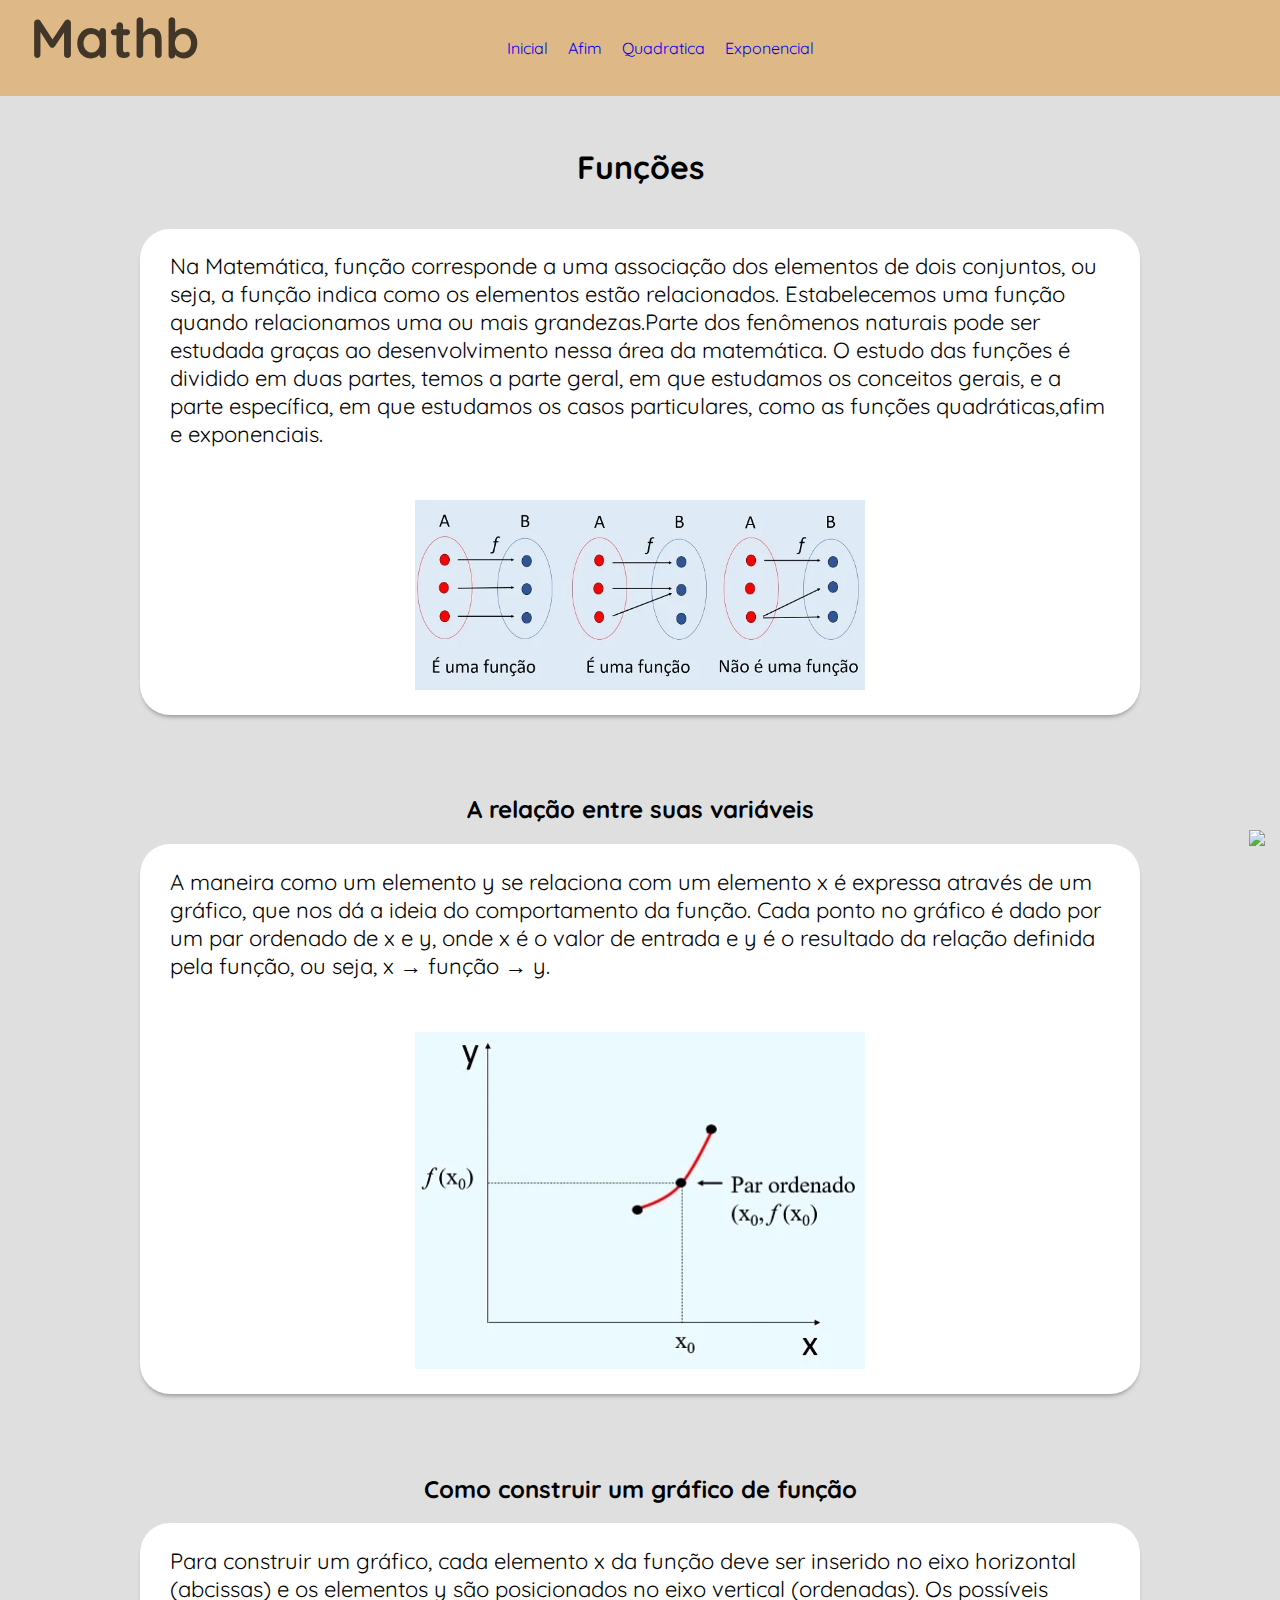
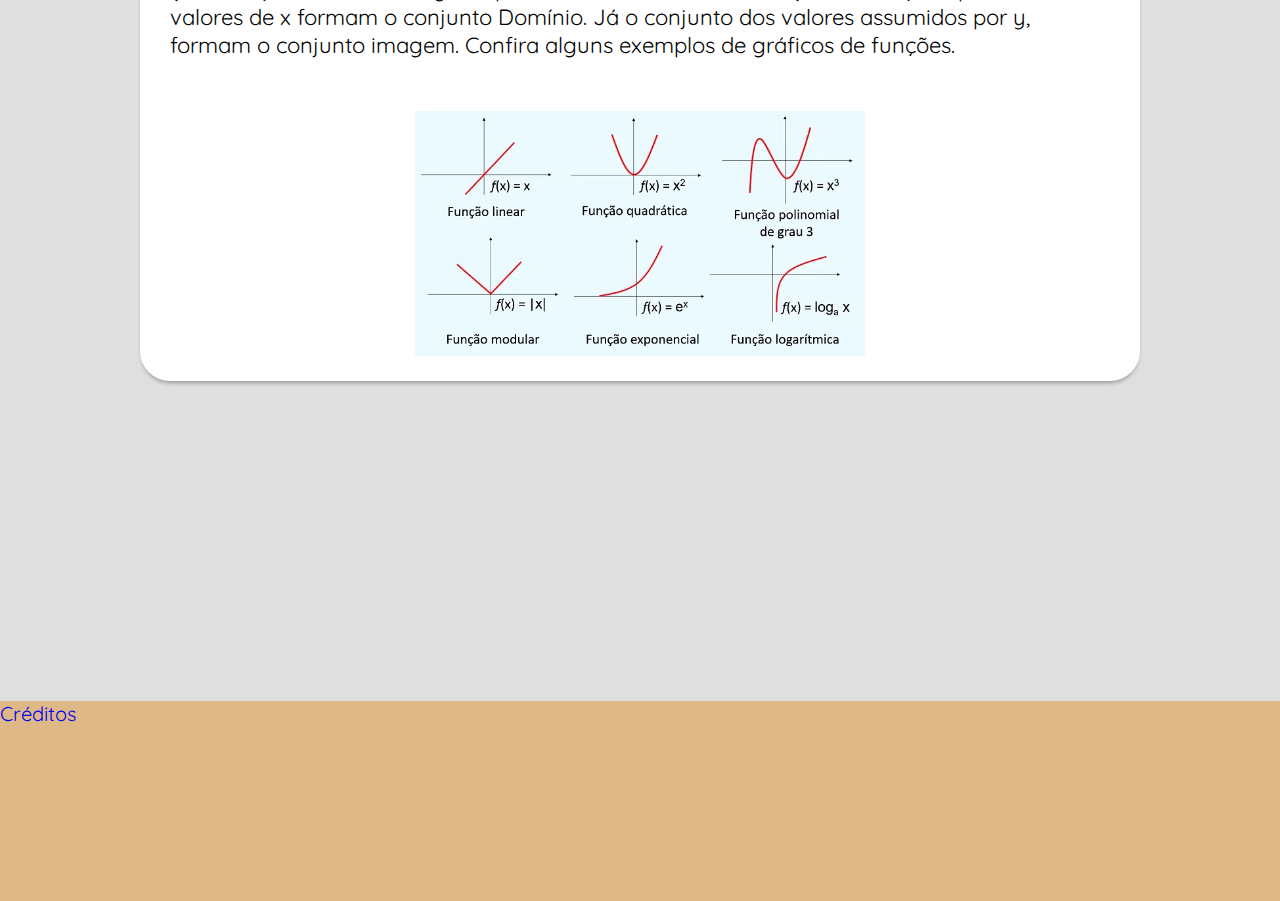
==== index.html @ 50bbc1d2 "Update index.html" ====
<!DOCTYPE html>
<html lang="pt-br">
<head>
    <meta charset="UTF-8">
    <meta http-equiv="X-UA-Compatible" content="IE=edge">
    <meta name="viewport" content="width=device-width, initial-scale=1.0">
    <title>Funções</title>
    <link rel="stylesheet" href="estilos.css">
    <link rel="preconnect" href="https://fonts.googleapis.com">
    <link rel="preconnect" href="https://fonts.gstatic.com" crossorigin>
    <link href="https://fonts.googleapis.com/css2?family=Quicksand:wght@300&display=swap" rel="stylesheet">
    <link rel="preconnect" href="https://fonts.googleapis.com">
    <link rel="preconnect" href="https://fonts.gstatic.com" crossorigin>
    <link href="https://fonts.googleapis.com/css2?family=Ultra&display=swap" rel="stylesheet">
    <link rel="shortcut icon" href="imagens/icons8-coordenar-sistema-50.png">
</head>
<body>
    <header class="cabecalho"><h1 id="titulo_do_cabecalho">Mathb</h1>
        <nav>
         <ul>
            <li><a href="index.html">Inicial</a></li>
            <li><a href="afim.html">Afim</a></li>
            <li><a href="quadratica.html">Quadratica</a></li>
            <li><a href="exponencial.html">Exponencial</a></li>
            
         </ul>
        </nav> 
    </header>
    <main id="main">
    
        <h1 id="ptitulo">Funções</h1>
        <section class="blocos">
            <p class="paragrafo_block">
            Na Matemática, função corresponde a uma associação dos elementos de dois conjuntos, ou seja, a função indica como os elementos estão relacionados.
            Estabelecemos uma função quando relacionamos uma ou mais grandezas.Parte dos fenômenos naturais pode ser estudada graças ao desenvolvimento nessa
            área da matemática. O estudo das funções é dividido em duas partes, temos a parte geral, em que estudamos os conceitos gerais, e a parte específica,
            em que estudamos os casos particulares, como as funções quadráticas,afim e exponenciais.
            </p>

            <img class="imgs" src="imagens/definicoes_de_funcao.webp">
        </section>


        <h2 class="titulos_secundarios">A relação entre suas variáveis</h2>

        <section class="blocos">
            <p class="paragrafo_block">A maneira como um elemento y se relaciona com um elemento x é expressa através de um gráfico,
                que nos dá a ideia do comportamento da função. Cada ponto no gráfico é dado por um par ordenado de x e y,
                onde x é o valor de entrada e y é o resultado da relação definida pela função, ou seja, x → função → y.
            </p>
            <img src="imagens/grafico.webp" class="imgs">
        </section>


        <h2 class="titulos_secundarios">Como construir um gráfico de função</h2>
        <section class="blocos">
            
            <p class="paragrafo_block">Para construir um gráfico, cada elemento x da função deve ser inserido no eixo horizontal (abcissas) e os 
                elementos y são posicionados no eixo vertical (ordenadas).
                Os possíveis valores de x formam o conjunto Domínio. Já o conjunto dos valores assumidos por y, formam o conjunto imagem.
                Confira alguns exemplos de gráficos de funções.
            </p>

            <img class="imgs" src="imagens/construir_o_grafico_de_uma_funcao">
        </section>

        </main>
        <a href="index.html"><img src="imagens/icons8-acima-64.png" class="voltar"></a>
        <footer id="rodape"><dl><a href="creditos.html" class="rodape_content">Créditos</a></dl></footer>
</body>
</html>
---- estilos.css ----
html {
    background-color: rgb(224, 223, 223);
    height: 100%;
    font-family: 'Quicksand', sans-serif;
}

html, body {
    padding: 0%;
    margin: 0%;
    overflow-x: hidden;
}

.cabecalho {
    height: 100px;
    background-color: burlywood;
    position: relative;
    bottom: 20px;
    width: 100%;
}

#titulo_do_cabecalho {
    position: absolute;
    left: 30px;
    top: -30px;
    font-size: 55px;
    color: black;
    opacity: 0.7;
}

#content_cont {
    position: relative;
    right: -1800px;
    top: 33px;
    font-size: 20px;
    text-decoration: none;
    position: relative;
}

#content_cont:hover {
    color: rgb(152, 219, 221);
    cursor: default;
}

.blocos {
    background-color: white;
    border-radius: 30px;
    padding-bottom: 25px;
    padding-top: 1.5px;
    width: 1000px;
    box-shadow: 0 4px 4px -2px #989898;
    -moz-box-shadow: 0 4px 4px -2px #989898;
    -webkit-box-shadow: 0 4px 4px -2px #989898;
    margin-left: auto;
    margin-right: auto;
}

.blocos img {
    display: block;
    margin-left: auto;
    margin-right: auto;
}


#ptitulo {
    text-align: center;
    position: relative;
    top: -20px;
    padding-top: 30px;
}

.paragrafo_block {
    font-size: 22px;
    padding-left: 30px;
    padding-right: 30px;
}

.paragrafo {
    position: relative;
    margin-left: 220px;
    margin-right: 220px;
    padding-bottom: 70px;
    font-size: 22px;
}

.imgs {
    width: 450px;
    padding-top: 30px;
}

.titulos_secundarios {
    padding-top: 60px;
    text-align: center;
}

#paragrafo {
    font-size: 22px;
    padding-left: 30px;
    padding-right: 30px;
}


#rodape {
    background-color: burlywood;
    width: 100%;
    height: 200px;
    margin-top: 25%;
}

.rodape_content {
    text-decoration: none;
    font-size: 20px;
}


@media screen and (max-width: 1024px) {
    #titulo_do_cabecalho {
        font-size: 40px;
        top: -10px;
    }
    .blocos {
        width: 320px;
    }
    .imgs {
        width: 250px;
    }
    
    .paragrafo_block {
        font-size: 20px;
    }
    .paragrafo {
        margin-left: 30px;
        margin-right: 30px;
    }
    .titulos_secundarios {
        margin-left: 80px;
        margin-right: 80px;
    }

}

#mainc {
    text-align: center;
}

.main_websitel {
    position: relative;
    left: 1690px;
    top: 35px;
    text-decoration: none;
    font-size: 17px;
}

.main_websitel:hover {
    color: rgb(214, 93, 93);
}

.voltar{
    position: fixed;
    right: 15px;
    bottom: 20px;
    height: 50px;
}
.voltar:hover{
    opacity: 0.5;
}
ul{
    display:flex;
    justify-content: center;
    flex-direction: row;
    padding-top: 42px;
}
li{
    list-style-type: none;
    
}
li a{
    text-decoration: none;
    padding: 10px;
    
}
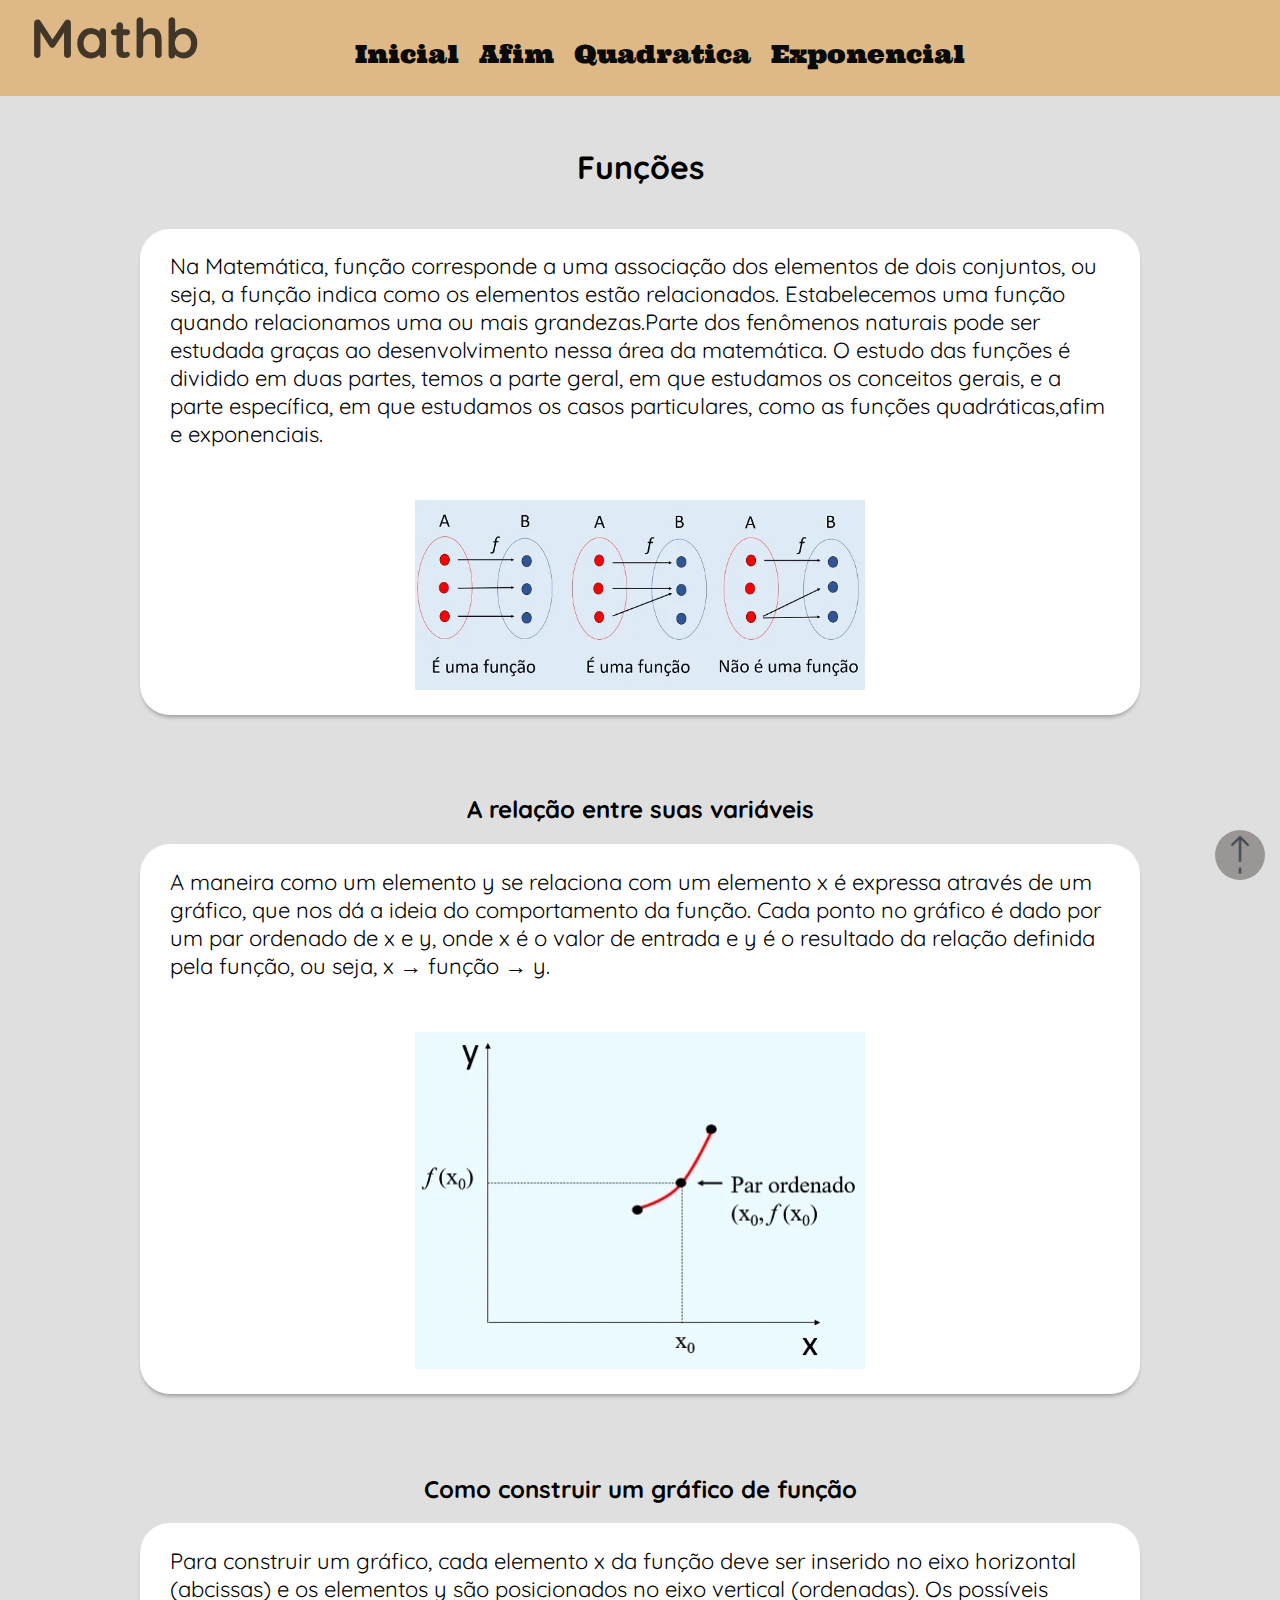
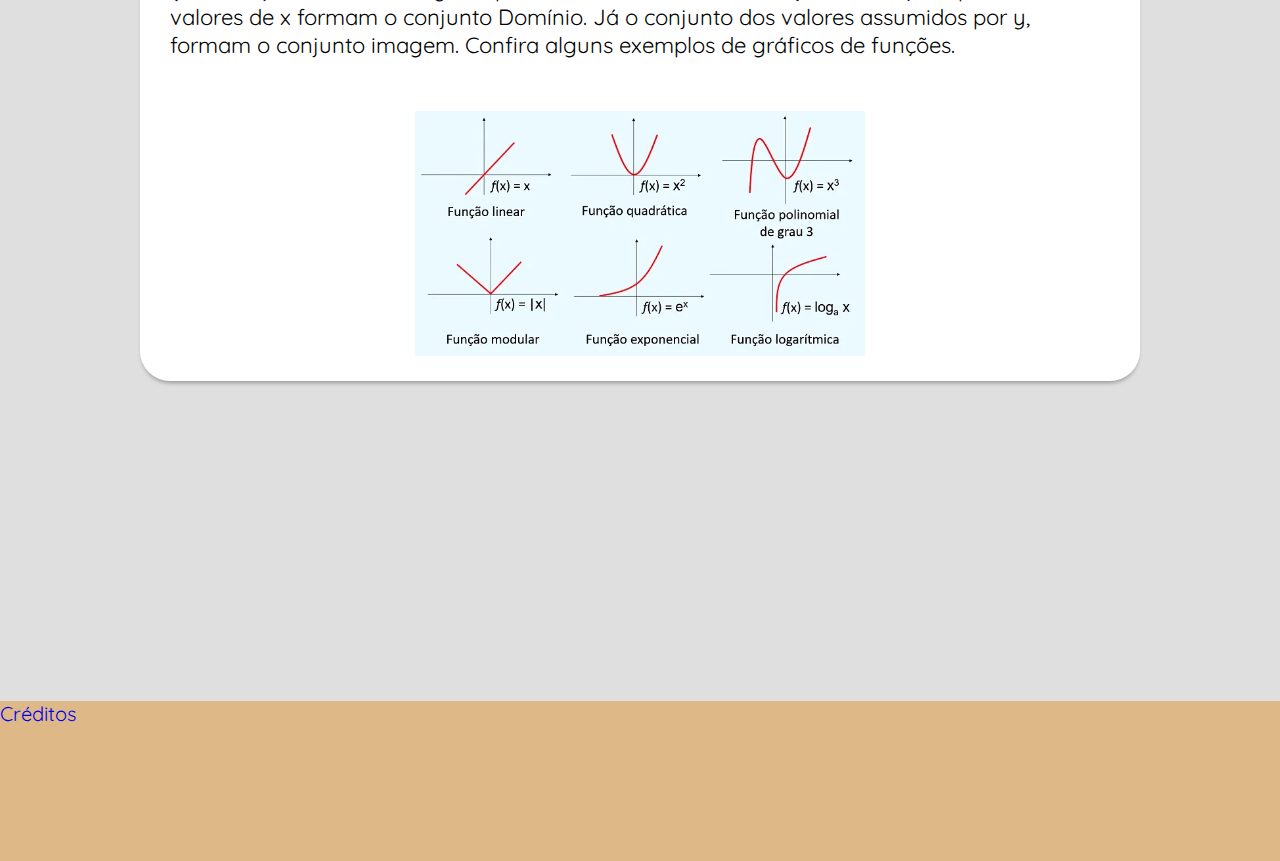
==== commit 0feb8e4f: "Update index.html" ====
--- a/index.html
+++ b/index.html
@@ -28,7 +28,7 @@
     </header>
     <main id="main">
     
-        <h1 id="ptitulo">Funções</h1>
+       <h1 id="ptitulo">Funções</h1>
         <section class="blocos">
             <p class="paragrafo_block">
             Na Matemática, função corresponde a uma associação dos elementos de dois conjuntos, ou seja, a função indica como os elementos estão relacionados.
--- a/estilos.css
+++ b/estilos.css
@@ -102,15 +102,16 @@
 #rodape {
     background-color: burlywood;
     width: 100%;
-    height: 200px;
+    height: 160px;
     margin-top: 25%;
 }
 
 .rodape_content {
     text-decoration: none;
     font-size: 20px;
+    font-family: 'Quicksand', sans-serif;
+   
 }
-
 
 @media screen and (max-width: 1024px) {
     #titulo_do_cabecalho {
@@ -159,6 +160,8 @@
     right: 15px;
     bottom: 20px;
     height: 50px;
+    background-color: rgb(154, 150, 150);
+    border-radius: 50%;
 }
 .voltar:hover{
     opacity: 0.5;
@@ -175,6 +178,13 @@
 }
 li a{
     text-decoration: none;
+    font-family: 'Ultra', serif;
+    color: rgb(10, 10, 10);
+    font-size: 25px;
     padding: 10px;
     
 }
+li a:hover{
+    opacity: 0.5;
+    color: rgb(209, 98, 98);
+}
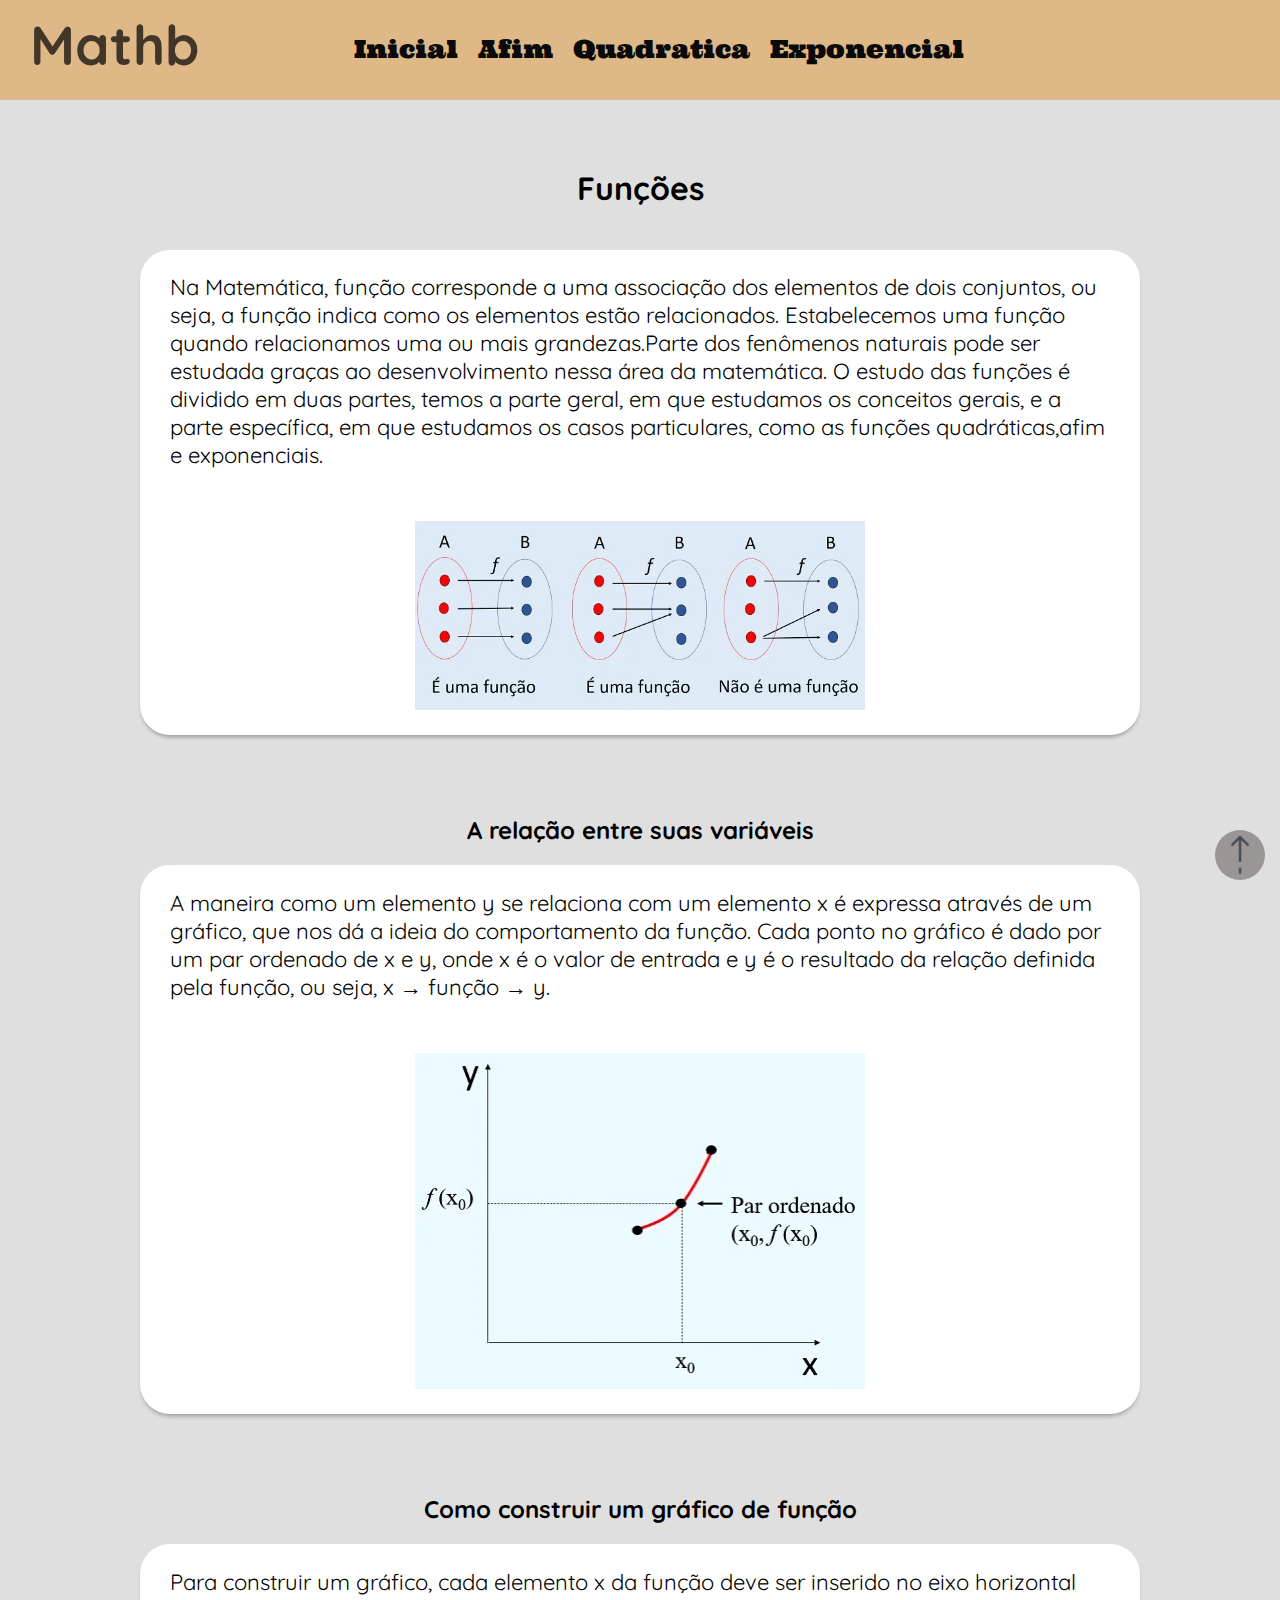
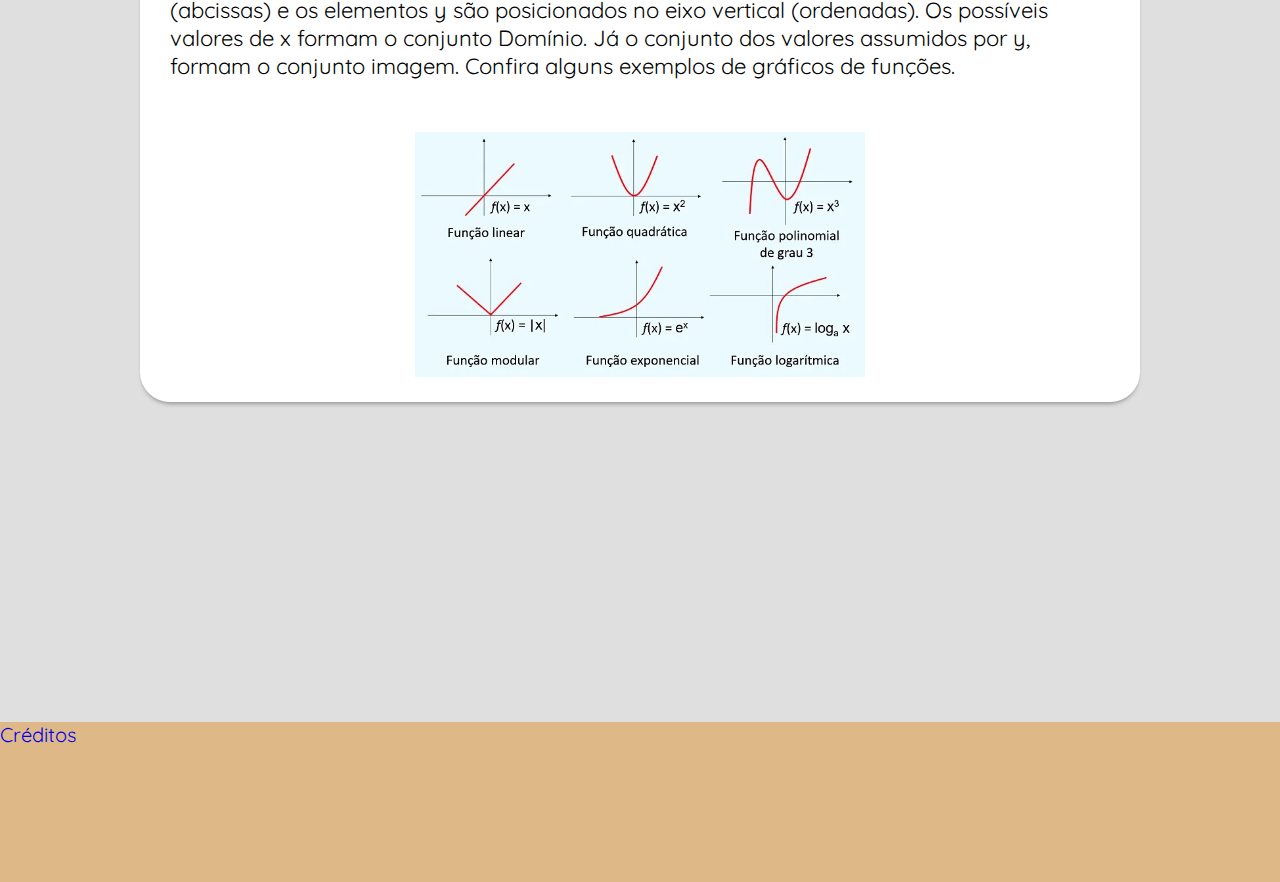
==== commit 068df46d: "ajustando_o_menu_no_mobile" ====
--- a/index.html
+++ b/index.html
@@ -16,7 +16,7 @@
 </head>
 <body>
     <header class="cabecalho"><h1 id="titulo_do_cabecalho">Mathb</h1>
-        <nav>
+        <nav class="conteudo_do_menu">
          <ul>
             <li><a href="index.html">Inicial</a></li>
             <li><a href="afim.html">Afim</a></li>
--- a/estilos.css
+++ b/estilos.css
@@ -14,14 +14,14 @@
     height: 100px;
     background-color: burlywood;
     position: relative;
-    bottom: 20px;
+    bottom: 37px;
     width: 100%;
 }
 
 #titulo_do_cabecalho {
-    position: absolute;
+    position: relative;
     left: 30px;
-    top: -30px;
+    top: 10px;
     font-size: 55px;
     color: black;
     opacity: 0.7;
@@ -113,32 +113,6 @@
    
 }
 
-@media screen and (max-width: 1024px) {
-    #titulo_do_cabecalho {
-        font-size: 40px;
-        top: -10px;
-    }
-    .blocos {
-        width: 320px;
-    }
-    .imgs {
-        width: 250px;
-    }
-    
-    .paragrafo_block {
-        font-size: 20px;
-    }
-    .paragrafo {
-        margin-left: 30px;
-        margin-right: 30px;
-    }
-    .titulos_secundarios {
-        margin-left: 80px;
-        margin-right: 80px;
-    }
-
-}
-
 #mainc {
     text-align: center;
 }
@@ -188,3 +162,50 @@
     opacity: 0.5;
     color: rgb(209, 98, 98);
 }
+
+
+.conteudo_do_menu {
+    width: 100px;
+    position: relative;
+    top: -115px;
+    left: 46%;
+}
+
+@media screen and (max-width: 1024px) {
+    #titulo_do_cabecalho {
+        font-size: 40px;
+        top: 0px;
+        left: 44%;
+    }
+    .cabecalho {
+        height: 100px;
+        background-color: burlywood;
+        position: relative;
+        bottom: 27px;
+        width: 100%;
+    }
+    .blocos {
+        width: 320px;
+    }
+    .imgs {
+        width: 250px;
+    }
+    
+    .paragrafo_block {
+        font-size: 20px;
+    }
+    .paragrafo {
+        margin-left: 30px;
+        margin-right: 30px;
+    }
+    .titulos_secundarios {
+        margin-left: 80px;
+        margin-right: 80px;
+    }
+    .conteudo_do_menu {
+        width: 100px;
+        position: relative;
+        top: -70px;
+        left: 42%;
+    }
+}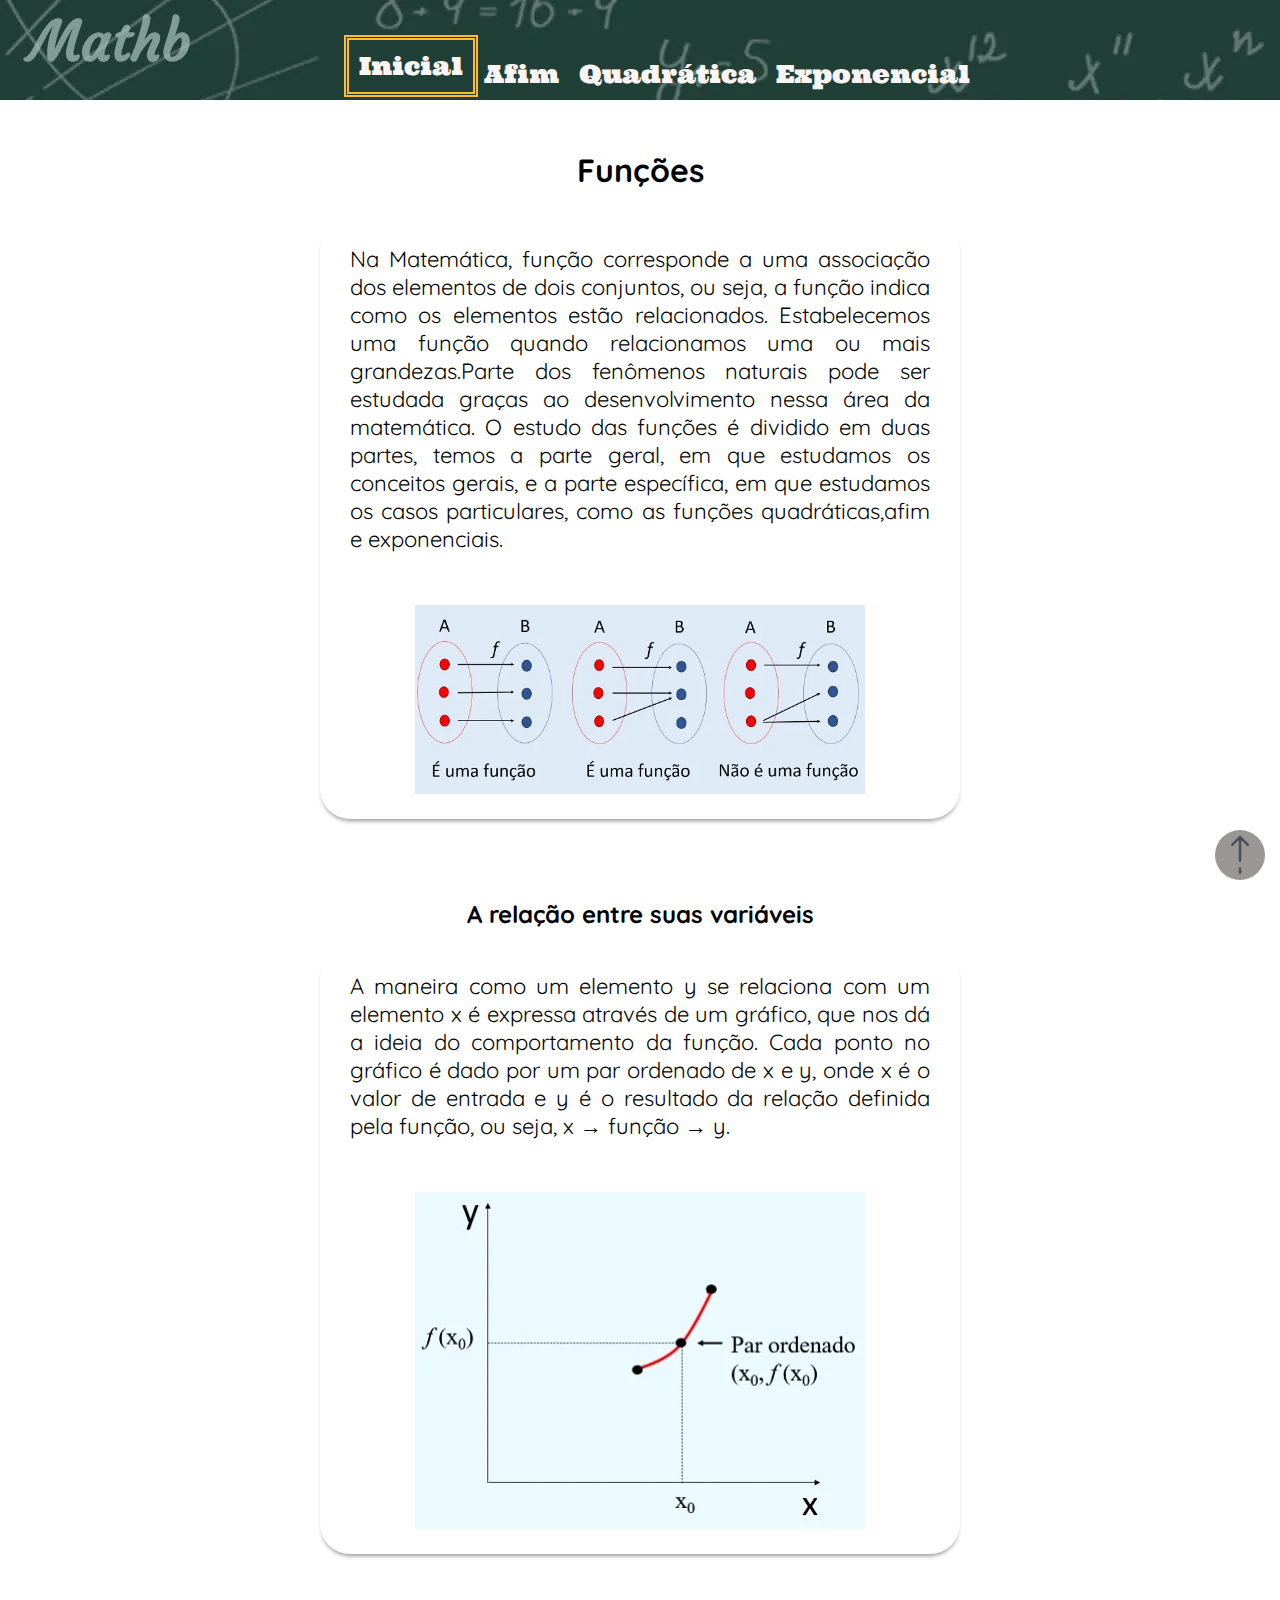
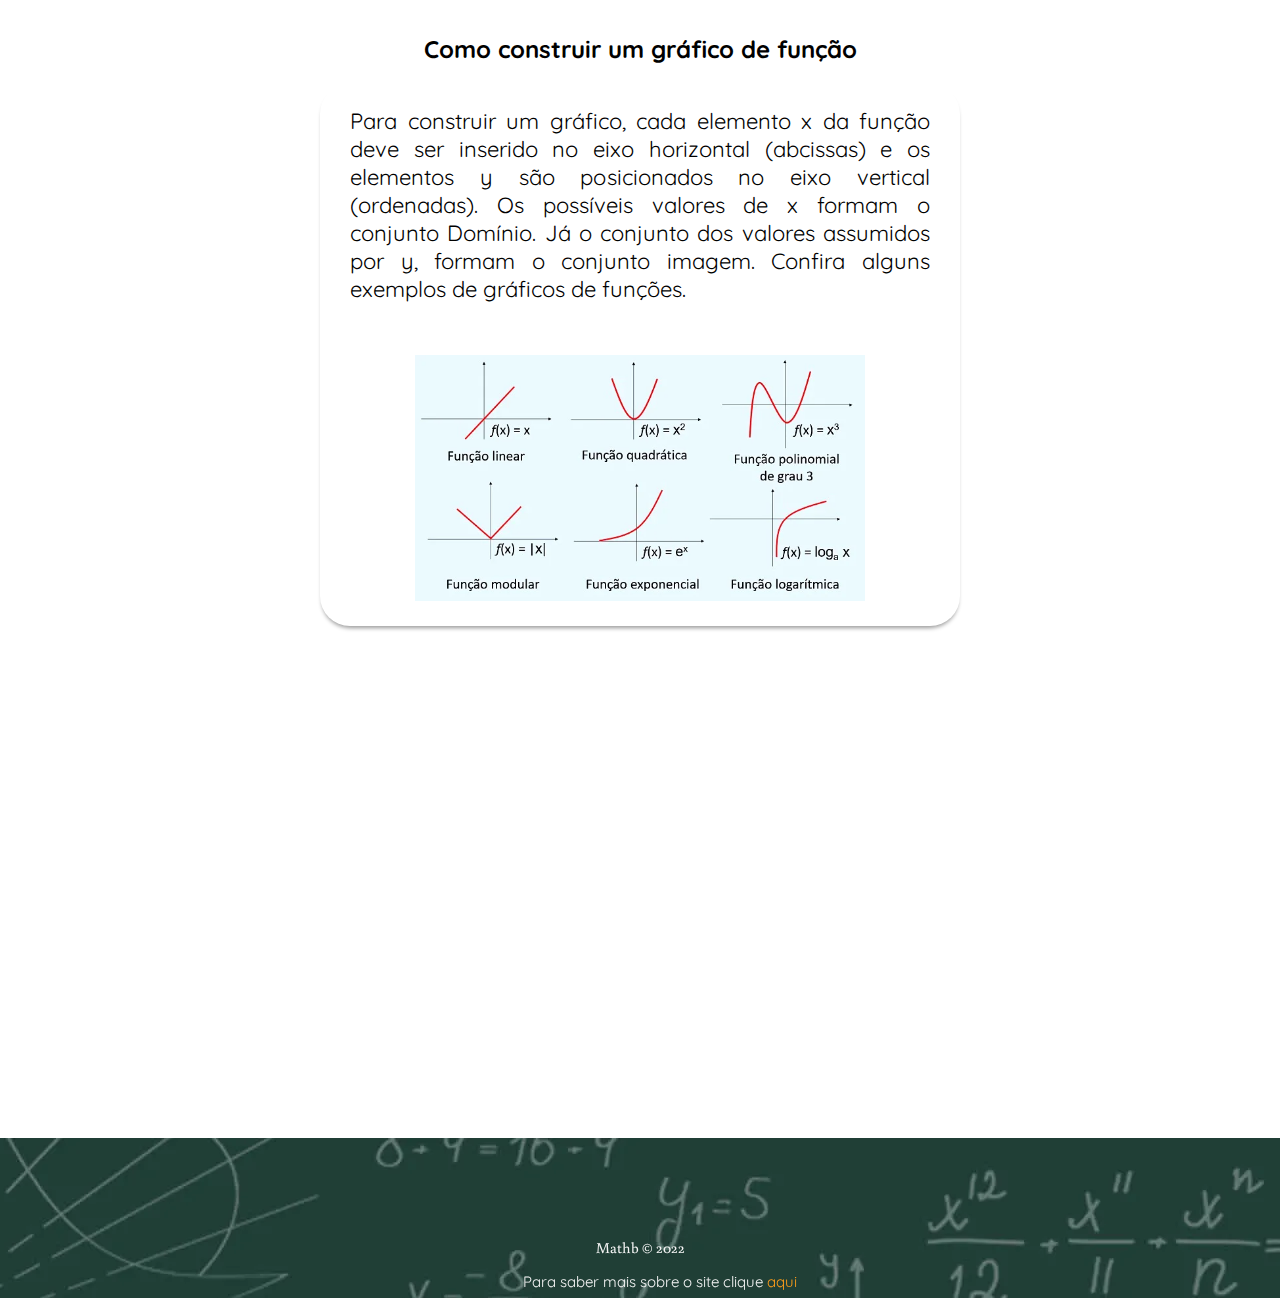
==== commit 95b39435: "Add files via upload" ====
--- a/index.html
+++ b/index.html
@@ -12,23 +12,28 @@
     <link rel="preconnect" href="https://fonts.googleapis.com">
     <link rel="preconnect" href="https://fonts.gstatic.com" crossorigin>
     <link href="https://fonts.googleapis.com/css2?family=Ultra&display=swap" rel="stylesheet">
-    <link rel="shortcut icon" href="imagens/icons8-coordenar-sistema-50.png">
+    <link rel="preconnect" href="https://fonts.googleapis.com">
+    <link rel="preconnect" href="https://fonts.gstatic.com" crossorigin>
+     <link href="https://fonts.googleapis.com/css2?family=Buenard&family=Ultra&display=swap" rel="stylesheet">
+     <link rel="preconnect" href="https://fonts.gstatic.com" crossorigin>
+     <link href="https://fonts.googleapis.com/css2?family=Courgette&family=Fjalla+One&display=swap" rel="stylesheet">
+     <link rel="shortcut icon" href="imagens/icons8-coordenar-sistema-50.png">
 </head>
 <body>
     <header class="cabecalho"><h1 id="titulo_do_cabecalho">Mathb</h1>
-        <nav class="conteudo_do_menu">
-         <ul>
-            <li><a href="index.html">Inicial</a></li>
+        <nav>
+        <ul>
+            <li><a href="index.html" id="principal">Inicial</a></li>
             <li><a href="afim.html">Afim</a></li>
-            <li><a href="quadratica.html">Quadratica</a></li>
+            <li><a href="quadratica.html" >Quadrática</a></li>
             <li><a href="exponencial.html">Exponencial</a></li>
             
-         </ul>
+        </ul>
         </nav> 
     </header>
     <main id="main">
     
-       <h1 id="ptitulo">Funções</h1>
+        <h1 id="ptitulo">Funções</h1>
         <section class="blocos">
             <p class="paragrafo_block">
             Na Matemática, função corresponde a uma associação dos elementos de dois conjuntos, ou seja, a função indica como os elementos estão relacionados.
@@ -66,6 +71,10 @@
 
         </main>
         <a href="index.html"><img src="imagens/icons8-acima-64.png" class="voltar"></a>
-        <footer id="rodape"><dl><a href="creditos.html" class="rodape_content">Créditos</a></dl></footer>
-</body>
+        <footer id="rodape">
+            <dl>Mathb © 2022</dl>
+            <dd>Para saber mais sobre o site clique <a href="creditos.html" class="rodape_content">aqui</a></dd>
+        </footer>
+        <script src="menu_animation.js"></script>
+    </body>
 </html>
--- a/estilos.css
+++ b/estilos.css
@@ -1,7 +1,8 @@
 html {
-    background-color: rgb(224, 223, 223);
+    background-color: rgb(255, 255, 255);
     height: 100%;
     font-family: 'Quicksand', sans-serif;
+    text-align: justify;
 }
 
 html, body {
@@ -10,21 +11,28 @@
     overflow-x: hidden;
 }
 
+main{
+    margin-top: 150px;
+}
+
 .cabecalho {
     height: 100px;
-    background-color: burlywood;
-    position: relative;
-    bottom: 37px;
+    background-image: url(imagens/background-test2.jpg);
+    position: fixed;
+    top: 0;
+    bottom: 20px;
     width: 100%;
+    transition: 1s;
 }
 
 #titulo_do_cabecalho {
-    position: relative;
+    position: absolute;
     left: 30px;
-    top: 10px;
+    top: -30px;
     font-size: 55px;
-    color: black;
+    color:#ABC4C1;
     opacity: 0.7;
+    font-family: 'Courgette', cursive;
 }
 
 #content_cont {
@@ -39,6 +47,7 @@
 #content_cont:hover {
     color: rgb(152, 219, 221);
     cursor: default;
+    transition: 1s;
 }
 
 .blocos {
@@ -46,26 +55,28 @@
     border-radius: 30px;
     padding-bottom: 25px;
     padding-top: 1.5px;
-    width: 1000px;
+    width: 50%;
     box-shadow: 0 4px 4px -2px #989898;
     -moz-box-shadow: 0 4px 4px -2px #989898;
     -webkit-box-shadow: 0 4px 4px -2px #989898;
     margin-left: auto;
     margin-right: auto;
+    transition: 1s;
 }
 
 .blocos img {
     display: block;
     margin-left: auto;
     margin-right: auto;
+    transition: 1s;
 }
 
 
 #ptitulo {
     text-align: center;
-    position: relative;
-    top: -20px;
-    padding-top: 30px;
+    height: 50px;
+    /* top: -20px; */
+    /* padding-top: 30px; */
 }
 
 .paragrafo_block {
@@ -75,7 +86,7 @@
 }
 
 .paragrafo {
-    position: relative;
+    /* position: relative; */
     margin-left: 220px;
     margin-right: 220px;
     padding-bottom: 70px;
@@ -100,17 +111,90 @@
 
 
 #rodape {
-    background-color: burlywood;
+    background-image: url(imagens/background-test2.jpg);
     width: 100%;
     height: 160px;
-    margin-top: 25%;
-}
-
-.rodape_content {
+    margin-top: 40%;
+}
+
+dd {
+    color: whitesmoke;
+    font-size: 15px;
+    font-family: 'Quicksand', sans-serif;
+    text-align: center;
+    position: relative;
+    bottom: -100px;
+}
+dl {
+    color: whitesmoke;
+    font-size: 15px;
+    font-family: 'Buenard', serif;
+    text-align: center;
+    position: relative;
+    bottom: -100px;
+}
+.rodape_content{
     text-decoration: none;
-    font-size: 20px;
-    font-family: 'Quicksand', sans-serif;
-   
+    color: #FF9E1A;
+}
+.rodape_conten:hover{
+    color: black;
+    text-decoration: underline;
+    height: 17px;
+}
+
+
+
+@media screen and (max-width: 1024px) {
+    main{
+        margin-top: 400px;
+    }
+
+    .cabecalho{
+        position: absolute;
+        height: 350px;
+        transition: 1s;
+    }
+
+    .blocos{
+        width: 80%;
+        transition: 1s;
+    }
+
+    #titulo_do_cabecalho {
+        font-size: 40px;
+        top: -10px;
+    }
+
+    .imgs {
+        width: 250px;
+    }
+    
+    .paragrafo_block {
+        font-size: 20px;
+    }
+    .paragrafo {
+        margin-left: 30px;
+        margin-right: 30px;
+    }
+    .titulos_secundarios {
+        margin-left: 80px;
+        margin-right: 80px;
+    }
+
+    nav, ul{
+        margin-top: 30px;
+        margin-right: 50px;
+    }
+
+    nav ul, li{
+        margin: 3px;
+        display: flex;
+        justify-content: center;
+        align-items: center;
+        flex-direction: column;
+        transition: 1s;
+    }
 }
 
 #mainc {
@@ -153,59 +237,150 @@
 li a{
     text-decoration: none;
     font-family: 'Ultra', serif;
-    color: rgb(10, 10, 10);
+    color: rgb(250, 245, 245);
     font-size: 25px;
     padding: 10px;
     
 }
 li a:hover{
     opacity: 0.5;
-    color: rgb(209, 98, 98);
-}
-
-
-.conteudo_do_menu {
-    width: 100px;
-    position: relative;
-    top: -115px;
-    left: 46%;
-}
-
-@media screen and (max-width: 1024px) {
-    #titulo_do_cabecalho {
-        font-size: 40px;
-        top: 0px;
-        left: 44%;
-    }
-    .cabecalho {
-        height: 100px;
-        background-color: burlywood;
-        position: relative;
-        bottom: 27px;
-        width: 100%;
-    }
-    .blocos {
-        width: 320px;
-    }
-    .imgs {
-        width: 250px;
-    }
+    color: #FF9E1A;
+    position: relative;
+    bottom: 7px;
+    left: 4px;
+    border: 5px solid #FFBB2E;
+    transition: .5s;
     
-    .paragrafo_block {
-        font-size: 20px;
-    }
-    .paragrafo {
-        margin-left: 30px;
-        margin-right: 30px;
-    }
-    .titulos_secundarios {
-        margin-left: 80px;
-        margin-right: 80px;
-    }
-    .conteudo_do_menu {
-        width: 100px;
-        position: relative;
-        top: -70px;
-        left: 42%;
-    }
+}
+#principal{
+    position: relative;
+    bottom: 8px;
+    left: 4px;
+    border: 5px double #FFBB2E;
+    transition: .5;
+}
+#afim{
+    position: relative;
+    bottom: 8px;
+    left: 4px;
+    border: 5px double #FFBB2E;
+}
+#quadratica{
+    position: relative;
+    bottom: 8px;
+    left: 4px;
+    border: 5px double #FFBB2E;
+}
+#exponencial{
+    position: relative;
+    bottom: 8px;
+    left: 4px;
+    border: 5px double #FFBB2E;
+}
+#voltar_creditos{
+    position: relative;
+    left: 450px;
+    bottom: 20px;
+
+}
+#voltar_creditos:hover{
+    position: relative;
+    bottom: 22px;
+    left: 448px;
+    border: 5px double #FFBB2E;
+}
+#ft_perfil1{
+    display: inline;
+    position: absolute;
+    left: 30px;
+    top: 200px;
+    flex-direction: column-reverse;
+  
+}
+#ft_perfil1 img{
+   border-radius: 50%;
+   height: 270px;
+   opacity: 0.9;
+}
+#perfil1{
+    position: absolute;
+    left: 100px;
+    bottom: 200px;
+    color: #FF9E1A;
+    opacity: 0;
+    transition: all 200ms ease;
+    font-family: 'Fjalla One', sans-serif;
+}
+#perfil1:hover{
+    opacity: 1;
+    background-color: rgb(255, 247, 247);
+    color: #FF9E1A;
+    border: 10px solid rgb(255, 247, 247);
+    border-radius: 35%;
+    font-family: 'Fjalla One', sans-serif;
+}
+#ft_perfil2{
+    display: inline;
+    position: relative;
+    left: 150px;
+    bottom: 37px;
+}
+#ft_perfil2 img{
+   border-radius: 50%;
+   height: 270px;
+   opacity: 0.9;
+}
+#perfil2{
+    position: absolute;
+    right: 625px;
+    bottom: 200px;
+    color: #FF9E1A;
+    opacity: 0;
+    transition: all 200ms ease;
+    font-family: 'Fjalla One', sans-serif;
+}
+#perfil2:hover{
+    opacity: 1;
+    background-color: rgb(255, 247, 247);
+    color: #FF9E1A;
+    border: 10px solid rgb(255, 247, 247);
+    border-radius: 35%;
+    font-family: 'Fjalla One', sans-serif;
+}
+#ctitulo{
+    text-align: center;
+    position: relative;
+    height: 50px;
+    top: -20px;
+    padding-top: 30px;
+    color: rgb(41, 35, 35);
+    font-family: 'Fjalla One', sans-serif;
+}
+#ft_perfil3{
+    display: inline;
+    position: relative;
+    left: 370px;
+    bottom: 37px;
+}
+#ft_perfil3 img{
+   border-radius: 50%;
+   height: 270px;
+   opacity: 0.9;
+}
+#perfil3{
+    position: absolute;
+    right: 120px;
+    bottom: 200px;
+    color: #FF9E1A;
+    opacity: 0;
+    transition: all 200ms ease;
+    font-family: 'Fjalla One', sans-serif;
+}
+#perfil3:hover{
+    opacity: 1;
+    background-color: rgb(255, 247, 247);
+    color: #FF9E1A;
+    border: 10px solid rgb(255, 247, 247);
+    border-radius: 35%;
+    font-family: 'Fjalla One', sans-serif;
 }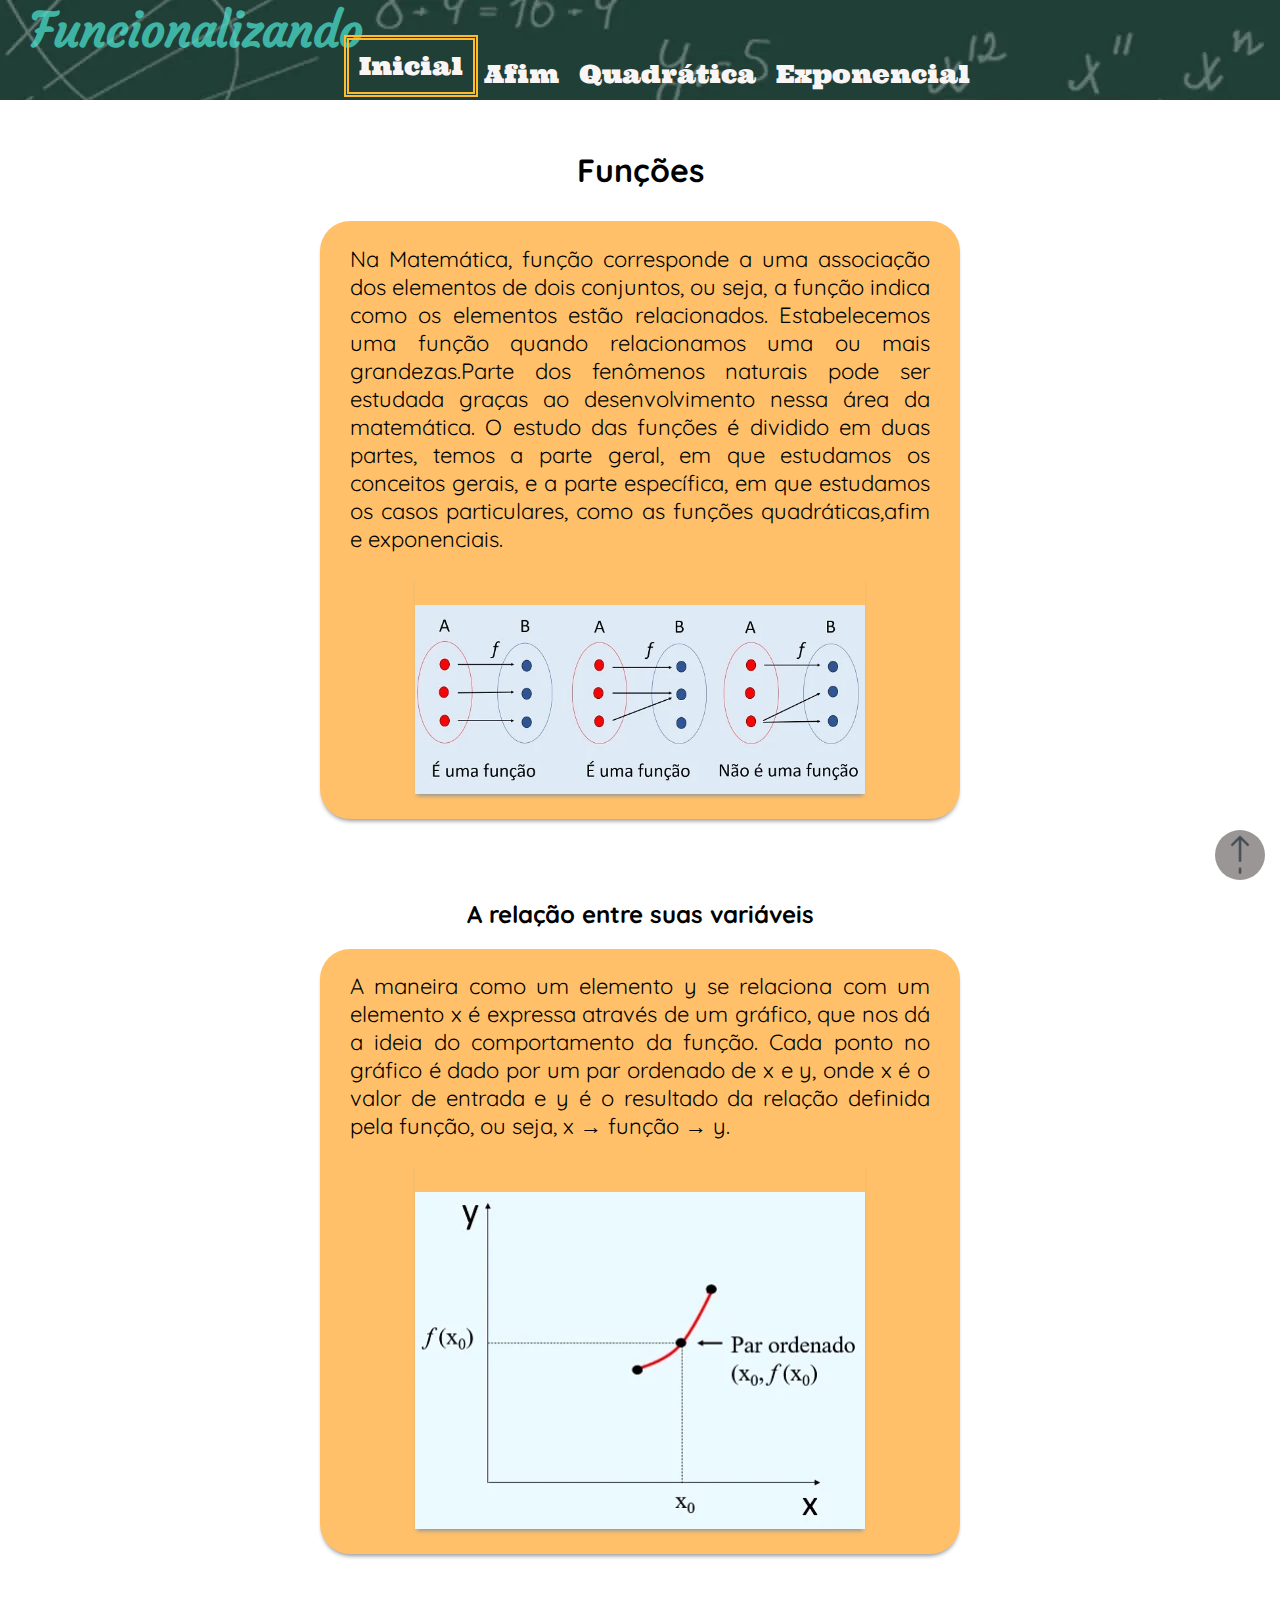
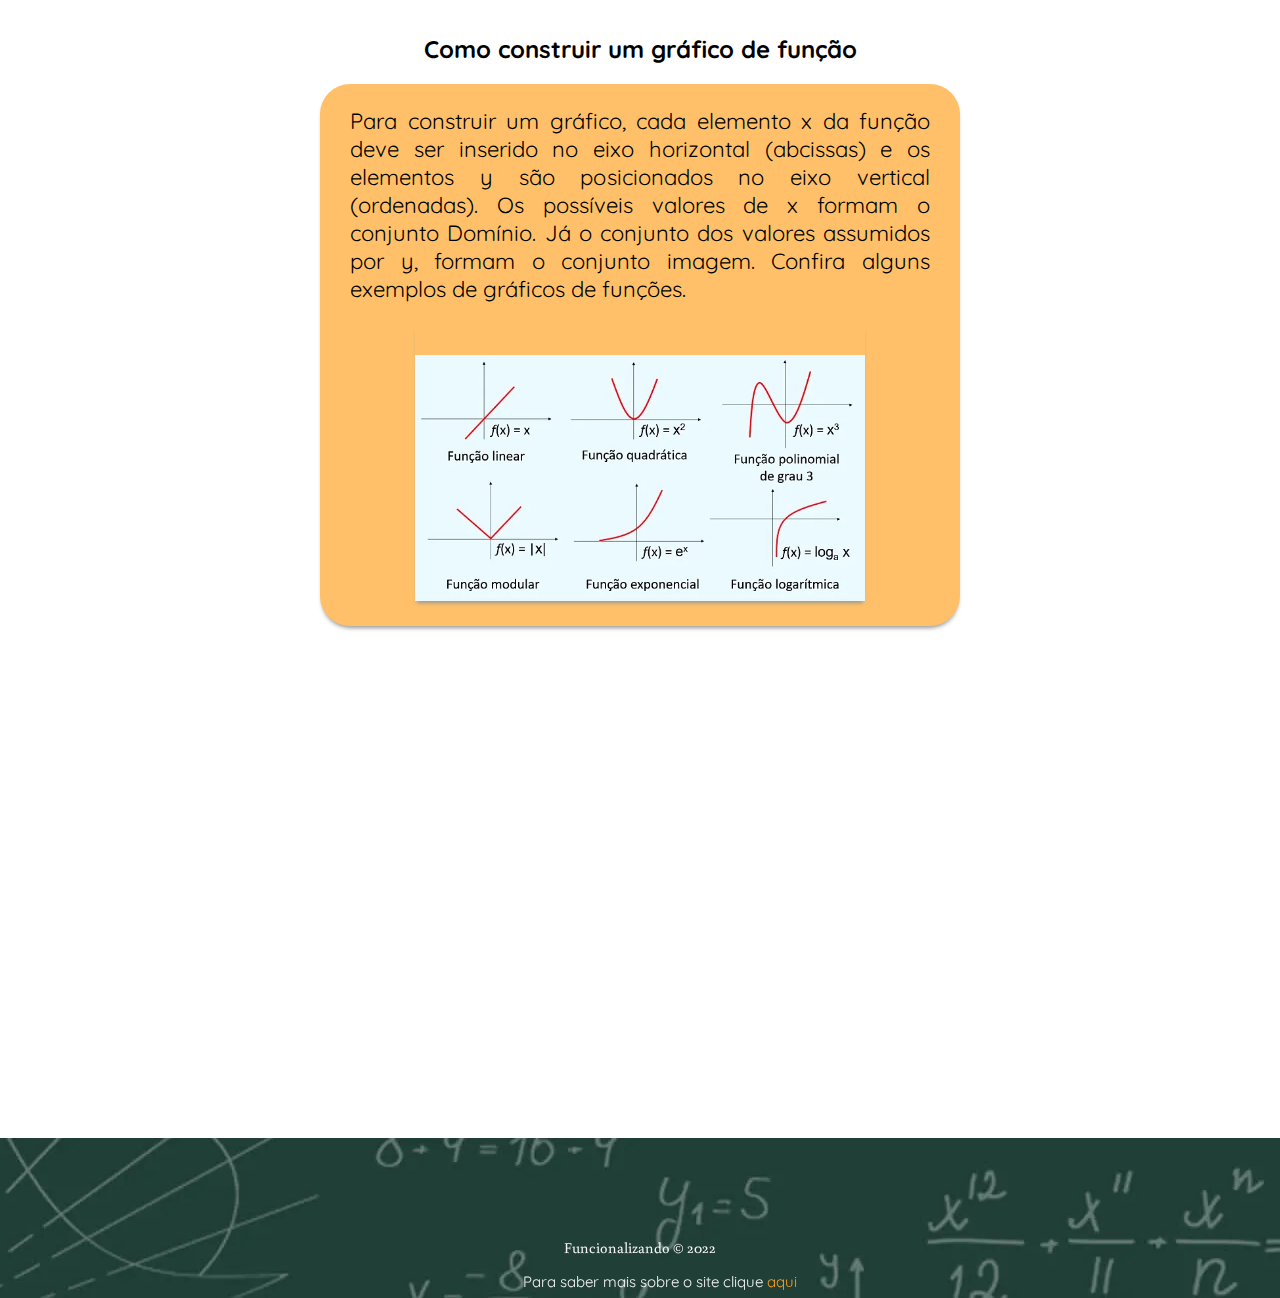
==== commit f67434ae: "Update index.html" ====
--- a/index.html
+++ b/index.html
@@ -20,7 +20,7 @@
      <link rel="shortcut icon" href="imagens/icons8-coordenar-sistema-50.png">
 </head>
 <body>
-    <header class="cabecalho"><h1 id="titulo_do_cabecalho">Mathb</h1>
+    <header class="cabecalho"><h1 id="titulo_do_cabecalho">Funcionalizando</h1>
         <nav>
         <ul>
             <li><a href="index.html" id="principal">Inicial</a></li>
@@ -72,9 +72,8 @@
         </main>
         <a href="index.html"><img src="imagens/icons8-acima-64.png" class="voltar"></a>
         <footer id="rodape">
-            <dl>Mathb © 2022</dl>
+            <dl>Funcionalizando © 2022</dl>
             <dd>Para saber mais sobre o site clique <a href="creditos.html" class="rodape_content">aqui</a></dd>
         </footer>
-        <script src="menu_animation.js"></script>
     </body>
 </html>
--- a/estilos.css
+++ b/estilos.css
@@ -29,8 +29,8 @@
     position: absolute;
     left: 30px;
     top: -30px;
-    font-size: 55px;
-    color:#ABC4C1;
+    font-size: 47px;
+    color:#4de6d4;
     opacity: 0.7;
     font-family: 'Courgette', cursive;
 }
@@ -51,7 +51,7 @@
 }
 
 .blocos {
-    background-color: white;
+    background-color: #ffc069;
     border-radius: 30px;
     padding-bottom: 25px;
     padding-top: 1.5px;
@@ -68,7 +68,11 @@
     display: block;
     margin-left: auto;
     margin-right: auto;
+    box-shadow: 0 4px 4px -2px #989898;
+    -moz-box-shadow: 0 4px 4px -2px #989898;
+    -webkit-box-shadow: 0 4px 4px -2px #989898;
     transition: 1s;
+    
 }
 
 
@@ -154,6 +158,9 @@
         position: absolute;
         height: 350px;
         transition: 1s;
+    }
+    #ptitulo{
+        margin-bottom: 40px;
     }
 
     .blocos{
@@ -195,10 +202,33 @@
         flex-direction: column;
         transition: 1s;
     }
+    #voltar_creditos{
+        margin: 3px;
+        margin-top: 30px;
+        display: flex;
+        justify-content: center;
+        align-items: center;
+        flex-direction: column;
+        transition: 1s;
+
+    
+    }
+    #mainc {
+        text-align: center;
+        margin-top: 40%;
+    }
+    #mainc h1{
+       margin-top: 400px;
+    }
 }
 
 #mainc {
-    text-align: center;
+    height: 100%;
+    text-align: center;
+    margin-top: 150px;
+}
+#mainc h1{
+    margin-bottom: 30px;
 }
 
 .main_websitel {
@@ -279,14 +309,14 @@
 }
 #voltar_creditos{
     position: relative;
-    left: 450px;
+    right: 30px;
     bottom: 20px;
 
 }
 #voltar_creditos:hover{
     position: relative;
-    bottom: 22px;
-    left: 448px;
+    right: 33px;
+    bottom: 23px;
     border: 5px double #FFBB2E;
 }
 #ft_perfil1{
@@ -297,11 +327,7 @@
     flex-direction: column-reverse;
   
 }
-#ft_perfil1 img{
-   border-radius: 50%;
-   height: 270px;
-   opacity: 0.9;
-}
+
 #perfil1{
     position: absolute;
     left: 100px;
@@ -319,17 +345,19 @@
     border-radius: 35%;
     font-family: 'Fjalla One', sans-serif;
 }
+#mainc div img{
+     border-radius: 50%;
+    height: 270px;
+     opacity: 0.9;
+     
+}
 #ft_perfil2{
     display: inline;
     position: relative;
     left: 150px;
     bottom: 37px;
 }
-#ft_perfil2 img{
-   border-radius: 50%;
-   height: 270px;
-   opacity: 0.9;
-}
+
 #perfil2{
     position: absolute;
     right: 625px;
@@ -361,11 +389,7 @@
     position: relative;
     left: 370px;
     bottom: 37px;
-}
-#ft_perfil3 img{
-   border-radius: 50%;
-   height: 270px;
-   opacity: 0.9;
+    
 }
 #perfil3{
     position: absolute;
@@ -383,4 +407,4 @@
     border: 10px solid rgb(255, 247, 247);
     border-radius: 35%;
     font-family: 'Fjalla One', sans-serif;
-}+}
